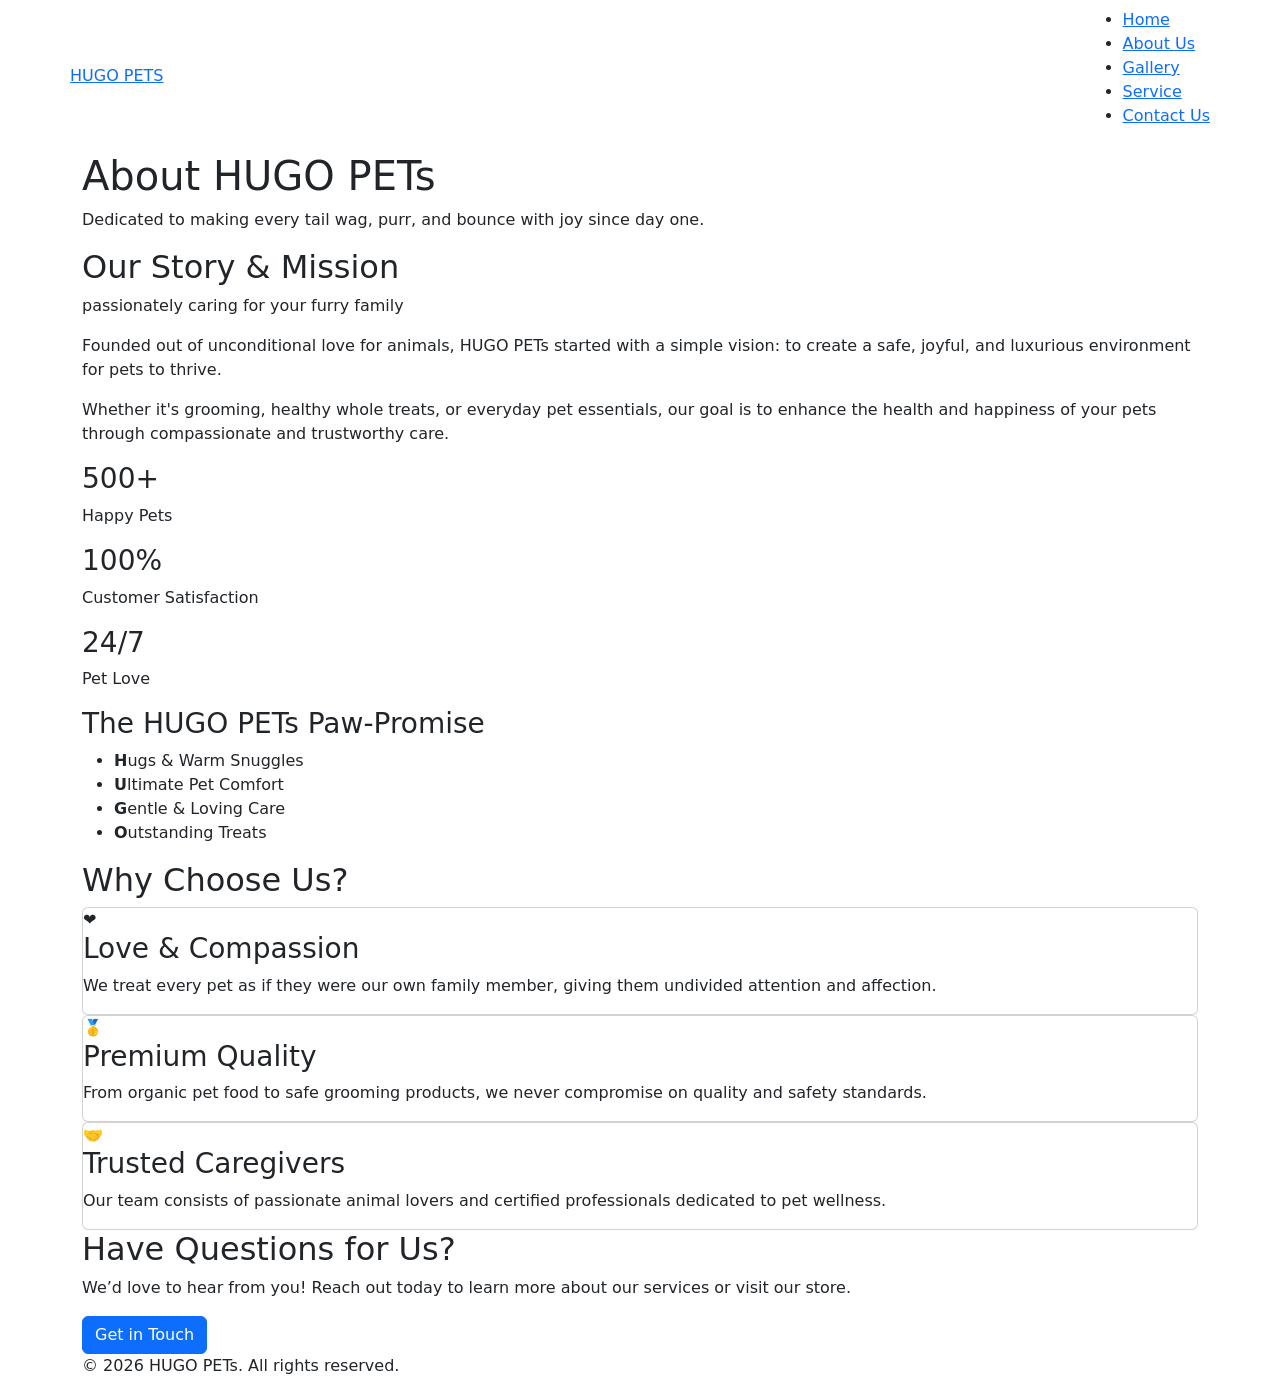
==== pages/about.html @ ed72ca60 "feat: add contact page" ====
<!DOCTYPE html>
<html lang="en">
<head>
  <meta charset="UTF-8" />
  <meta name="viewport" content="width=device-width, initial-scale=1.0" />
  <title>About Us - HUGO PETs</title>
  <link href="https://cdn.jsdelivr.net/npm/bootstrap@5.3.8/dist/css/bootstrap.min.css" rel="stylesheet">
  <link rel="stylesheet" href="../css/style.css" />
</head>
<body>


  <header>
    <div class="container navbar">
      <a href="../index.html" class="logo">HUGO <span>PETS</span></a>
      <nav>
        <ul class="nav-links">
          <li><a href="../index.html">Home</a></li>
          <li><a href="about.html">About Us</a></li>
          <li><a href="gallery.html">Gallery</a></li>
          <li><a href="service.html">Service</a></li>
          <li><a href="contact.html">Contact Us</a></li>
        </ul>
      </nav>
    </div>
  </header>

  <section id="hero" class="hero" style="background: url('../images/bg.jpg') center/cover no-repeat;">
    <div class="container hero-content">
      <h1>About <span class="highlight">HUGO PETs</span></h1>
      <p>Dedicated to making every tail wag, purr, and bounce with joy since day one.</p>
    </div>
  </section>

  <section id="about" class="about">
    <div class="container grid-2">
      <div class="about-text">
        <h2>Our Story & Mission</h2>
        <p class="subtitle">passionately caring for your furry family</p>
        <p>Founded out of unconditional love for animals, HUGO PETs started with a simple vision: to create a safe, joyful, and luxurious environment for pets to thrive.</p>
        <p>Whether it's grooming, healthy whole treats, or everyday pet essentials, our goal is to enhance the health and happiness of your pets through compassionate and trustworthy care.</p>

        <div class="stats grid-3">
          <div class="stat-item">
            <h3>500+</h3>
            <p>Happy Pets</p>
          </div>
          <div class="stat-item">
            <h3>100%</h3>
            <p>Customer Satisfaction</p>
          </div>
          <div class="stat-item">
            <h3>24/7</h3>
            <p>Pet Love</p>
          </div>
        </div>
      </div>

      <div class="about-card">
        <div class="card-glow">
          <h3>The HUGO PETs Paw-Promise</h3>
          <ul>
            <li><strong>H</strong>ugs & Warm Snuggles</li>
            <li><strong>U</strong>ltimate Pet Comfort</li>
            <li><strong>G</strong>entle & Loving Care</li>
            <li><strong>O</strong>utstanding Treats</li>
          </ul>
        </div>
      </div>
    </div>
  </section>

  <section class="services">
    <div class="container">
      <h2 class="section-title">Why Choose Us?</h2>
      <div class="cards-grid">
        <div class="card">
          <div class="icon">❤️</div>
          <h3>Love & Compassion</h3>
          <p>We treat every pet as if they were our own family member, giving them undivided attention and affection.</p>
        </div>
        <div class="card">
          <div class="icon">🥇</div>
          <h3>Premium Quality</h3>
          <p>From organic pet food to safe grooming products, we never compromise on quality and safety standards.</p>
        </div>
        <div class="card">
          <div class="icon">🤝</div>
          <h3>Trusted Caregivers</h3>
          <p>Our team consists of passionate animal lovers and certified professionals dedicated to pet wellness.</p>
        </div>
      </div>
    </div>
  </section>

  <section class="contact">
    <div class="container">
      <div class="contact-box">
        <h2>Have Questions for Us?</h2>
        <p>We’d love to hear from you! Reach out today to learn more about our services or visit our store.</p>
        <a href="mailto:kriszylehugo32@gmail.com" class="btn btn-primary">Get in Touch</a>
      </div>
    </div>
  </section>

  <footer>
    <div class="container footer-content">
      <p>&copy; 2026 HUGO PETs. All rights reserved.</p>
    </div>
  </footer>

</body>
</html>
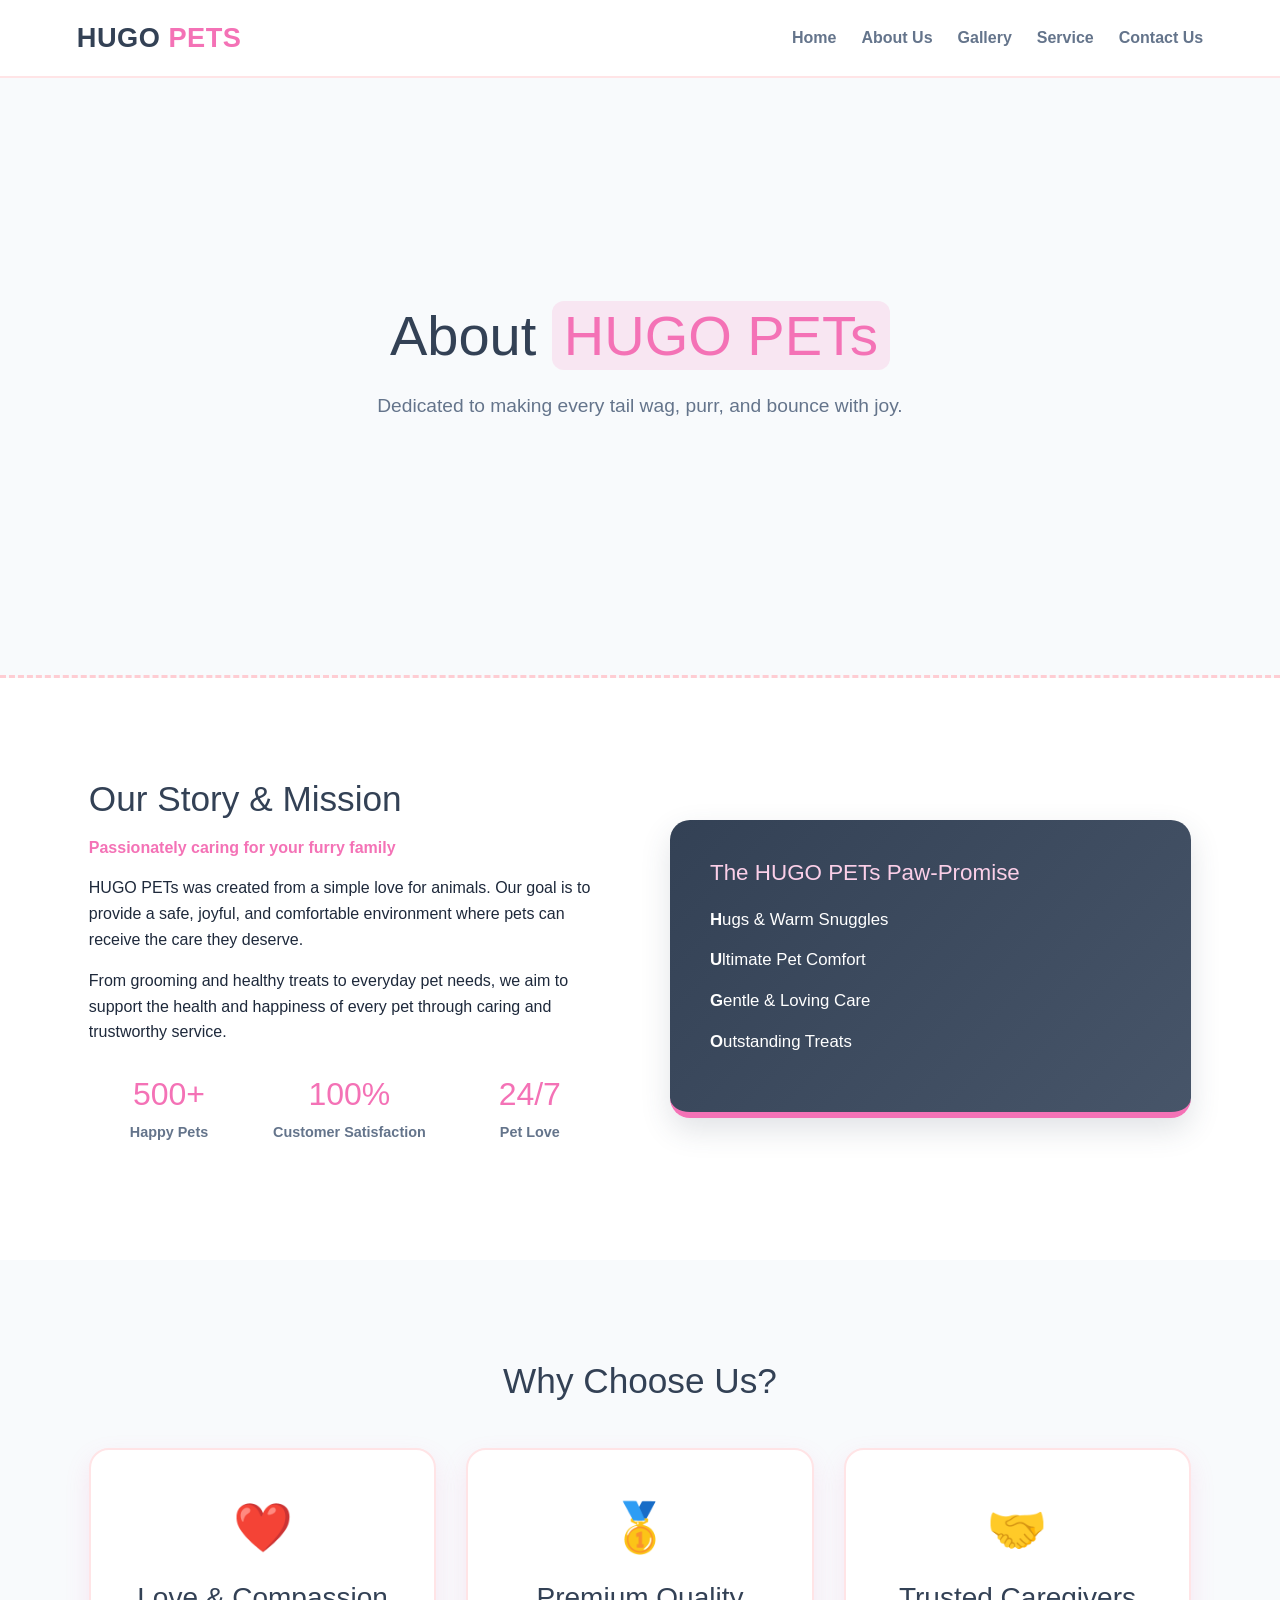
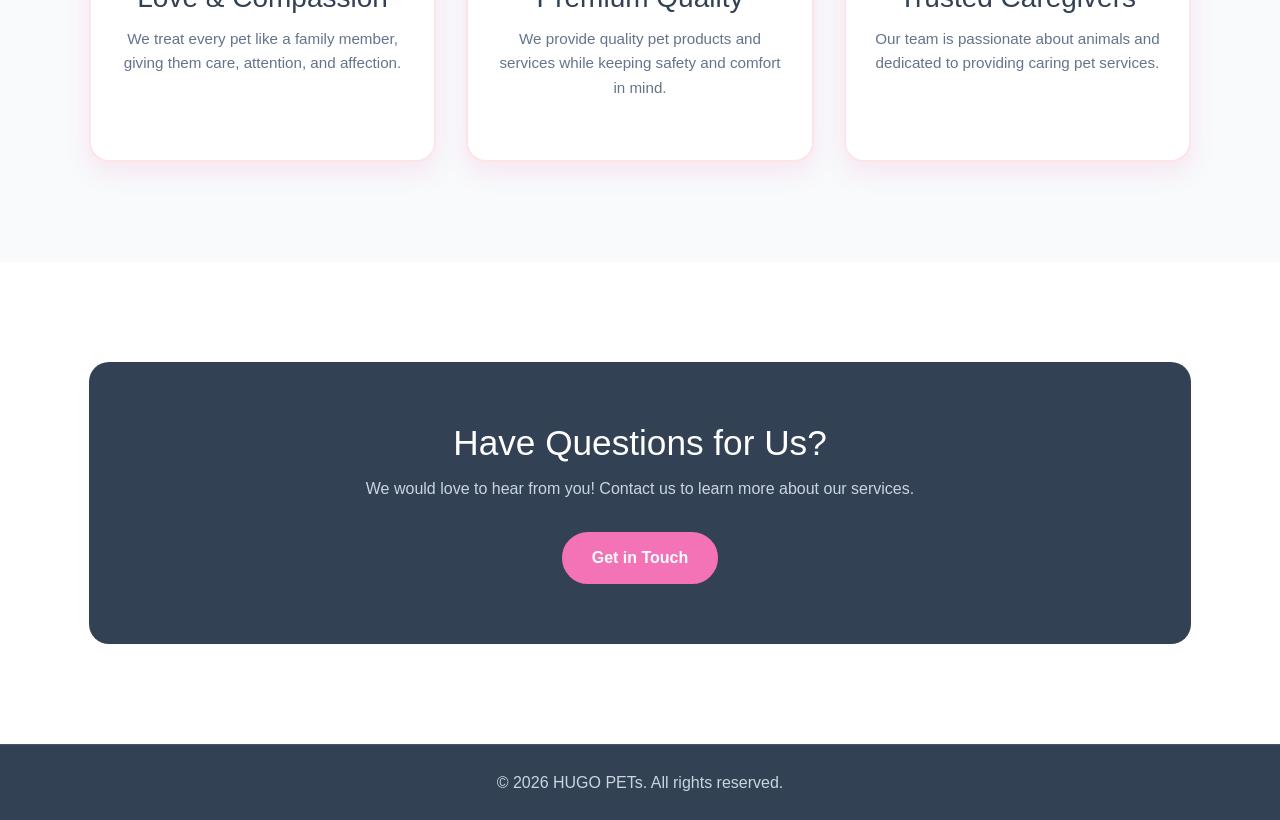
==== commit 8e719188: "feat: added js and booking" ====
--- a/pages/about.html
+++ b/pages/about.html
@@ -1,18 +1,27 @@
 <!DOCTYPE html>
 <html lang="en">
 <head>
-  <meta charset="UTF-8" />
-  <meta name="viewport" content="width=device-width, initial-scale=1.0" />
+  <meta charset="UTF-8">
+  <meta name="viewport" content="width=device-width, initial-scale=1.0">
+
   <title>About Us - HUGO PETs</title>
-  <link href="https://cdn.jsdelivr.net/npm/bootstrap@5.3.8/dist/css/bootstrap.min.css" rel="stylesheet">
-  <link rel="stylesheet" href="../css/style.css" />
+
+  <link
+    href="https://cdn.jsdelivr.net/npm/bootstrap@5.3.8/dist/css/bootstrap.min.css"
+    rel="stylesheet">
+
+  <link rel="stylesheet" href="../css/style.css">
 </head>
+
 <body>
-
 
   <header>
     <div class="container navbar">
-      <a href="../index.html" class="logo">HUGO <span>PETS</span></a>
+
+      <a href="../index.html" class="logo">
+        HUGO <span>PETS</span>
+      </a>
+
       <nav>
         <ul class="nav-links">
           <li><a href="../index.html">Home</a></li>
@@ -22,33 +31,63 @@
           <li><a href="contact.html">Contact Us</a></li>
         </ul>
       </nav>
+
     </div>
   </header>
 
-  <section id="hero" class="hero" style="background: url('../images/bg.jpg') center/cover no-repeat;">
+  <section
+    class="hero"
+    style="background: url('../images/bg.jpg') center/cover no-repeat;"
+  >
     <div class="container hero-content">
-      <h1>About <span class="highlight">HUGO PETs</span></h1>
-      <p>Dedicated to making every tail wag, purr, and bounce with joy since day one.</p>
+
+      <h1>
+        About
+        <span class="highlight">HUGO PETs</span>
+      </h1>
+
+      <p>
+        Dedicated to making every tail wag, purr,
+        and bounce with joy.
+      </p>
+
     </div>
   </section>
 
-  <section id="about" class="about">
+  <section class="about">
     <div class="container grid-2">
       <div class="about-text">
-        <h2>Our Story & Mission</h2>
-        <p class="subtitle">passionately caring for your furry family</p>
-        <p>Founded out of unconditional love for animals, HUGO PETs started with a simple vision: to create a safe, joyful, and luxurious environment for pets to thrive.</p>
-        <p>Whether it's grooming, healthy whole treats, or everyday pet essentials, our goal is to enhance the health and happiness of your pets through compassionate and trustworthy care.</p>
+
+        <h2>Our Story &amp; Mission</h2>
+
+        <p class="subtitle">
+          Passionately caring for your furry family
+        </p>
+
+        <p>
+          HUGO PETs was created from a simple love for animals.
+          Our goal is to provide a safe, joyful, and comfortable
+          environment where pets can receive the care they deserve.
+        </p>
+
+        <p>
+          From grooming and healthy treats to everyday pet needs,
+          we aim to support the health and happiness of every pet
+          through caring and trustworthy service.
+        </p>
 
         <div class="stats grid-3">
+
           <div class="stat-item">
             <h3>500+</h3>
             <p>Happy Pets</p>
           </div>
+
           <div class="stat-item">
             <h3>100%</h3>
             <p>Customer Satisfaction</p>
           </div>
+
           <div class="stat-item">
             <h3>24/7</h3>
             <p>Pet Love</p>
@@ -57,37 +96,60 @@
       </div>
 
       <div class="about-card">
-        <div class="card-glow">
-          <h3>The HUGO PETs Paw-Promise</h3>
-          <ul>
-            <li><strong>H</strong>ugs & Warm Snuggles</li>
-            <li><strong>U</strong>ltimate Pet Comfort</li>
-            <li><strong>G</strong>entle & Loving Care</li>
-            <li><strong>O</strong>utstanding Treats</li>
-          </ul>
-        </div>
+
+        <h3>The HUGO PETs Paw-Promise</h3>
+
+        <ul>
+          <li><strong>H</strong>ugs &amp; Warm Snuggles</li>
+          <li><strong>U</strong>ltimate Pet Comfort</li>
+          <li><strong>G</strong>entle &amp; Loving Care</li>
+          <li><strong>O</strong>utstanding Treats</li>
+        </ul>
       </div>
     </div>
   </section>
 
   <section class="services">
+
     <div class="container">
-      <h2 class="section-title">Why Choose Us?</h2>
+
+      <h2 class="section-title">
+        Why Choose Us?
+      </h2>
+
       <div class="cards-grid">
+
         <div class="card">
           <div class="icon">❤️</div>
-          <h3>Love & Compassion</h3>
-          <p>We treat every pet as if they were our own family member, giving them undivided attention and affection.</p>
+
+          <h3>Love &amp; Compassion</h3>
+
+          <p>
+            We treat every pet like a family member,
+            giving them care, attention, and affection.
+          </p>
         </div>
+
         <div class="card">
           <div class="icon">🥇</div>
+
           <h3>Premium Quality</h3>
-          <p>From organic pet food to safe grooming products, we never compromise on quality and safety standards.</p>
+
+          <p>
+            We provide quality pet products and services
+            while keeping safety and comfort in mind.
+          </p>
         </div>
+
         <div class="card">
           <div class="icon">🤝</div>
+
           <h3>Trusted Caregivers</h3>
-          <p>Our team consists of passionate animal lovers and certified professionals dedicated to pet wellness.</p>
+
+          <p>
+            Our team is passionate about animals and
+            dedicated to providing caring pet services.
+          </p>
         </div>
       </div>
     </div>
@@ -96,18 +158,36 @@
   <section class="contact">
     <div class="container">
       <div class="contact-box">
+
         <h2>Have Questions for Us?</h2>
-        <p>We’d love to hear from you! Reach out today to learn more about our services or visit our store.</p>
-        <a href="mailto:kriszylehugo32@gmail.com" class="btn btn-primary">Get in Touch</a>
+
+        <p>
+          We would love to hear from you!
+          Contact us to learn more about our services.
+        </p>
+
+        <a
+          href="contact.html" class="btn btn-primary">
+          Get in Touch
+        </a>
       </div>
     </div>
+
   </section>
 
   <footer>
+
     <div class="container footer-content">
-      <p>&copy; 2026 HUGO PETs. All rights reserved.</p>
+
+      <p>
+        &copy; 2026 HUGO PETs. All rights reserved.
+      </p>
+
     </div>
+
   </footer>
+
+  <script src="../js/script.js"></script>
 
 </body>
 </html>
--- a/css/style.css
+++ b/css/style.css
@@ -0,0 +1,483 @@
+:root {
+  --soft-pink: #f472b6;
+  --primary-color: #e11d48;
+  --primary-rose: #e11d48;
+  --rose-hover: #be123c;
+  --light-pink-bg: #fff1f2;
+  --dark-slate: #334155;
+  --medium-slate: #64748b;
+  --light-grey-bg: #f8fafc;
+  --card-bg: #ffffff;
+  --text-dark: #1e293b;
+  --white: #ffffff;
+  --transition: all 0.3s ease;
+  --cute-radius: 20px;
+  --soft-shadow:
+    0 10px 25px rgba(244, 114, 182, 0.15);
+}
+
+
+
+* {
+  margin: 0;
+  padding: 0;
+  box-sizing: border-box;
+}
+
+html {
+  scroll-behavior: smooth;
+}
+
+body {
+  background-color: var(--light-grey-bg);
+  color: var(--text-dark);
+  font-family: Arial, sans-serif;
+  line-height: 1.6;
+}
+
+.container {
+  width: 88%;
+  max-width: 1150px;
+  margin: 0 auto;
+}
+
+section {
+  padding: 80px 0;
+}
+
+
+
+header {
+  position: sticky;
+  top: 0;
+  z-index: 1000;
+  background-color: rgba(255, 255, 255, 0.95);
+  backdrop-filter: blur(10px);
+  border-bottom: 2px solid #ffe4e6;
+}
+
+.navbar {
+  display: flex;
+  justify-content: space-between;
+  align-items: center;
+
+  padding: 16px 0;
+}
+
+.logo {
+  color: var(--dark-slate);
+  font-size: 1.7rem;
+  font-weight: 700;
+  text-decoration: none;
+  letter-spacing: 0.5px;
+}
+
+.logo span {
+  color: var(--soft-pink);
+}
+
+nav {
+  display: flex;
+  align-items: center;
+}
+
+.nav-links {
+  display: flex;
+  align-items: center;
+  list-style: none;
+  margin: 0;
+  padding: 0;
+  gap: 25px;
+}
+
+.nav-links li {
+  list-style: none;
+}
+
+.nav-links a {
+  color: var(--medium-slate);
+  font-weight: 600;
+  text-decoration: none;
+  transition: var(--transition);
+}
+
+.nav-links a:hover {
+  color: var(--soft-pink);
+}
+
+
+
+
+.btn {
+  display: inline-block;
+  padding: 12px 28px;
+  border-radius: 30px;
+  font-weight: 600;
+  text-decoration: none;
+  transition: var(--transition);
+  cursor: pointer;
+}
+
+.btn-primary {
+  background-color: var(--soft-pink);
+  color: var(--white);
+  border: 2px solid var(--soft-pink);
+}
+
+.btn-primary:hover {
+  background-color: var(--primary-rose);
+  border-color: var(--primary-rose);
+  color: var(--white);
+  transform: translateY(-3px);
+}
+
+.btn-secondary {
+  background-color: var(--dark-slate);
+  color: var(--white);
+  border: 2px solid var(--dark-slate);
+}
+
+.btn-secondary:hover {
+  background-color: var(--medium-slate);
+  color: var(--white);
+  transform: translateY(-3px);
+}
+
+
+
+
+.hero {
+  min-height: 500px;
+  display: flex;
+  align-items: center;
+  justify-content: center;
+  text-align: center;
+  background-color: var(--light-pink-bg);
+  border-bottom: 3px dashed #fecdd3;
+}
+
+.hero-content {
+  padding: 50px 0;
+}
+
+.hero h1 {
+  color: var(--dark-slate);
+  font-size: 2.8rem;
+  line-height: 1.25;
+  margin-bottom: 20px;
+}
+
+.highlight {
+  color: var(--soft-pink);
+  background-color: rgba(244, 114, 182, 0.15);
+  padding: 3px 12px;
+  border-radius: 12px;
+}
+
+.hero p {
+  max-width: 650px;
+  margin: 0 auto 30px;
+  color: var(--medium-slate);
+  font-size: 1.1rem;
+}
+
+.hero-btns {
+  display: flex;
+  justify-content: center;
+  gap: 15px;
+  flex-wrap: wrap;
+}
+
+
+
+
+.grid-2 {
+  display: grid;
+  grid-template-columns: 1fr;
+  gap: 40px;
+  align-items: center;
+}
+
+.grid-3 {
+  display: grid;
+  grid-template-columns: repeat(3, 1fr);
+  gap: 20px;
+}
+
+
+
+
+.about {
+  background-color: var(--white);
+}
+
+.about-text h2 {
+  color: var(--dark-slate);
+  font-size: 2.2rem;
+  margin-bottom: 15px;
+}
+
+.subtitle {
+  color: var(--soft-pink);
+  font-weight: 600;
+  margin-bottom: 15px;
+}
+
+.stats {
+  margin-top: 30px;
+}
+
+.stat-item {
+  text-align: center;
+}
+
+.stat-item h3 {
+  color: var(--soft-pink);
+  font-size: 2rem;
+}
+
+.stat-item p {
+  color: var(--medium-slate);
+  font-size: 0.9rem;
+  font-weight: 600;
+}
+
+
+
+.about-card {
+  background: linear-gradient( 135deg,var(--dark-slate), #475569);
+  color: var(--white);
+  padding: 40px;
+  border-radius: var(--cute-radius);
+  border-bottom: 6px solid var(--soft-pink);
+  box-shadow: 0 12px 30px rgba(51, 65, 85, 0.15);
+}
+
+.about-card h3 {
+  color: #fbcfe8;
+  margin-bottom: 20px;
+  font-size: 1.4rem;
+}
+
+.about-card ul {
+  list-style: none;
+  padding: 0;
+}
+
+.about-card li {
+  margin-bottom: 14px;
+  font-size: 1.05rem;
+}
+
+
+
+.services {
+  background-color: var(--light-grey-bg);
+  text-align: center;
+}
+
+.section-title {
+  color: var(--dark-slate);
+  font-size: 2.2rem;
+  margin-bottom: 45px;
+}
+
+.cards-grid {
+  display: grid;
+  grid-template-columns: repeat(auto-fit, minmax(280px, 1fr));
+  gap: 30px;
+}
+
+.card {
+  background-color: var(--card-bg);
+  padding: 40px 25px;
+  border-radius: var(--cute-radius);
+  border: 2px solid #ffe4e6;
+  box-shadow: var(--soft-shadow);
+  transition: var(--transition);
+}
+
+.card:hover {
+  transform: translateY(-8px);
+  border-color: var(--soft-pink);
+  box-shadow: 0 15px 35px rgba(244, 114, 182, 0.25);
+}
+
+.card .icon {
+  font-size: 3rem;
+  margin-bottom: 15px;
+}
+
+.card h3 {
+  color: var(--dark-slate);
+  margin-bottom: 12px;
+}
+
+.card p {
+  color: var(--medium-slate);
+  font-size: 0.95rem;
+  margin-bottom: 20px;
+}
+
+
+.products-page {
+  background-color: var(--light-grey-bg);
+}
+
+.products-page .card {
+  padding: 0;
+  overflow: hidden;
+}
+
+.products-page .card img {
+  width: 100%;
+  height: 250px;
+  object-fit: cover;
+}
+
+.products-page .card-body {
+  padding: 25px;
+}
+
+.products-page h6 {
+  color: var(--soft-pink);
+  font-size: 1.2rem;
+  margin-bottom: 20px;
+}
+
+
+.contact {
+  background-color: var(--white);
+}
+
+.contact-box {
+  background-color: var(--dark-slate);
+  color: var(--white);
+  padding: 60px 30px;
+  border-radius: var(--cute-radius);
+  text-align: center;
+}
+
+.contact-box h2 {
+  font-size: 2.2rem;
+  margin-bottom: 12px;
+}
+
+.contact-box p {
+  color: #cbd5e1;
+  max-width: 700px;
+  margin: 0 auto 30px;
+}
+
+
+.contact-page {
+  min-height: 70vh;
+  background-color: var(--light-grey-bg);
+}
+
+.contact-form-box {
+  max-width: 700px;
+  margin: 0 auto;
+  background-color: var(--white);
+  padding: 40px;
+  border-radius: var(--cute-radius);
+  border: 2px solid #ffe4e6;
+  box-shadow: var(--soft-shadow);
+}
+
+.contact-form-box h1 {
+  color: var(--dark-slate);
+  margin-bottom: 10px;
+}
+
+.contact-form-box > p {
+  color: var(--medium-slate);
+  margin-bottom: 30px;
+}
+
+.form-label {
+  color: var(--dark-slate);
+  font-weight: 600;
+}
+
+.form-control {
+  border: 2px solid #e2e8f0;
+  border-radius: 10px;
+}
+
+.form-control:focus {
+  border-color: var(--soft-pink);
+  box-shadow:
+    0 0 0 0.2rem rgba(244, 114, 182, 0.15);
+}
+
+
+footer {
+  background-color: var(--dark-slate);
+  border-top: 1px solid #475569;
+  padding: 25px 0;
+  text-align: center;
+  color: #cbd5e1;
+}
+
+.footer-content p {
+  margin: 0;
+}
+
+
+@media screen and (max-width: 768px) {
+
+  .navbar {
+    flex-direction: column;
+    gap: 15px;
+  }
+
+  .nav-links {
+    flex-wrap: wrap;
+    justify-content: center;
+    gap: 15px;
+  }
+
+  .hero h1 {
+    font-size: 2.3rem;
+  }
+
+  .grid-3 {
+    grid-template-columns: 1fr;
+  }
+
+  .contact-form-box {
+    padding: 25px;
+  }
+}
+
+
+@media screen and (min-width: 1024px) {
+
+  section {
+    padding: 100px 0;
+  }
+
+  .grid-2 {
+    grid-template-columns: 1fr 1fr;
+
+    gap: 60px;
+  }
+
+  .hero {
+    min-height: 600px;
+  }
+
+  .hero h1 {
+    font-size: 3.5rem;
+  }
+
+  .hero p {
+    font-size: 1.2rem;
+  }
+
+  .cards-grid {
+    grid-template-columns:
+      repeat(3, 1fr);
+  }
+}
